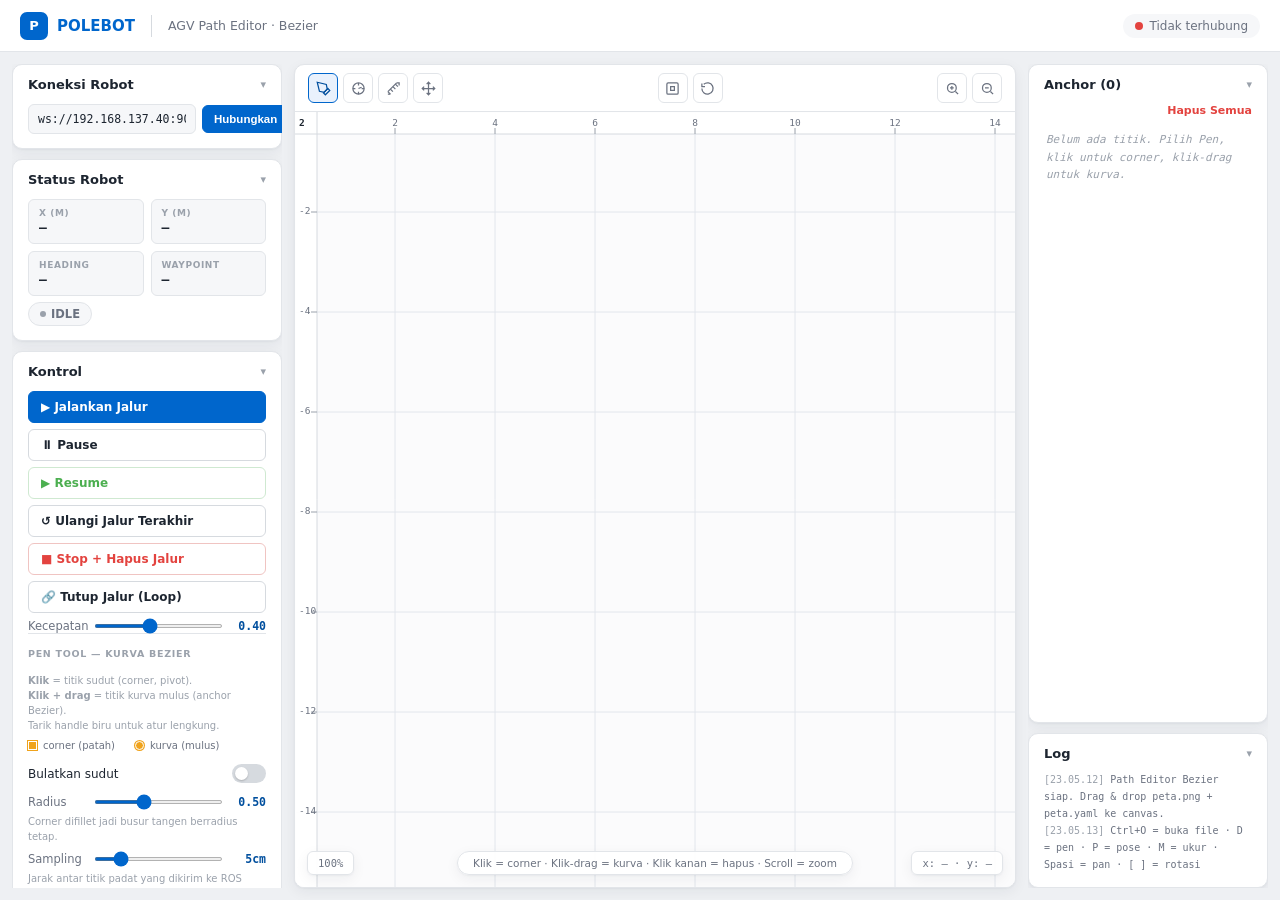
==== web_gui.html @ c8395c40 "feat: Modularize AMR Path Planning Web GUI" ====
<!DOCTYPE html>
<html lang="id">

<head>
  <script src="https://static.robotwebtools.org/roslibjs/current/roslib.min.js"></script>
  <meta charset="UTF-8">
  <meta name="viewport" content="width=device-width, initial-scale=1.0">
  <title>Polebot AGV — Path Editor (Bezier)</title>
  <style>
    :root {
      --page-bg: #eef0f3;
      --surface: #fff;
      --surface-2: #f6f7f9;
      --border: #e2e5e9;
      --border-strong: #d6dadf;
      --ink: #1d2530;
      --ink-dim: #6b7280;
      --ink-faint: #9aa1ab;
      --blue: #0066cc;
      --blue-dk: #004f9e;
      --handle: #4f8ef0;
      --accent: #f0a31c;
      --green: #4caf50;
      --red: #e3433f;
      --font: 'Segoe UI', system-ui, sans-serif;
      --mono: 'Consolas', monospace;
      --r: 10px;
      --rs: 6px;
      --sh: 0 1px 2px rgba(20, 30, 45, .04), 0 4px 14px rgba(20, 30, 45, .06);
    }

    * {
      box-sizing: border-box;
      margin: 0;
      padding: 0
    }

    body {
      background: var(--page-bg);
      color: var(--ink);
      font-family: var(--font);
      height: 100vh;
      display: flex;
      flex-direction: column;
      overflow: hidden;
      font-size: 14px
    }

    header {
      display: flex;
      align-items: center;
      gap: 16px;
      padding: 0 20px;
      height: 52px;
      background: var(--surface);
      border-bottom: 1px solid var(--border);
      flex-shrink: 0
    }

    .logo {
      display: flex;
      align-items: center;
      gap: 9px;
      font-size: 15px;
      font-weight: 700;
      color: var(--blue)
    }

    .logo-icon {
      width: 28px;
      height: 28px;
      background: var(--blue);
      border-radius: 7px;
      display: flex;
      align-items: center;
      justify-content: center;
      color: #fff;
      font-size: 13px;
      font-weight: 800
    }

    .hdiv {
      width: 1px;
      height: 22px;
      background: var(--border-strong)
    }

    .htitle {
      font-size: 12.5px;
      color: var(--ink-dim);
      font-weight: 500
    }

    .ws-status {
      display: flex;
      align-items: center;
      gap: 7px;
      font-size: 12px;
      color: var(--ink-dim);
      margin-left: auto;
      padding: 5px 12px;
      background: var(--surface-2);
      border-radius: 20px
    }

    .ws-dot {
      width: 8px;
      height: 8px;
      border-radius: 50%;
      background: var(--red);
      transition: background .25s
    }

    .ws-dot.on {
      background: var(--green)
    }

    .layout {
      display: flex;
      flex: 1;
      overflow: hidden;
      gap: 12px;
      padding: 12px
    }

    .sidebar {
      width: 270px;
      display: flex;
      flex-direction: column;
      flex-shrink: 0;
      overflow-y: auto;
      gap: 10px
    }

    .sidebar.right {
      width: 240px
    }

    .card {
      background: var(--surface);
      border-radius: var(--r);
      box-shadow: var(--sh);
      border: 1px solid var(--border);
      flex-shrink: 0
    }

    .ch {
      display: flex;
      align-items: center;
      justify-content: space-between;
      padding: 12px 15px;
      cursor: pointer;
      user-select: none
    }

    .ch h3 {
      font-size: 13px;
      font-weight: 600
    }

    .cv {
      color: var(--ink-faint);
      font-size: 11px;
      transition: transform .2s
    }

    .card.col .cv {
      transform: rotate(180deg)
    }

    .cb {
      padding: 0 15px 14px
    }

    .card.col .cb {
      display: none
    }

    .msg {
      display: grid;
      grid-template-columns: 1fr 1fr;
      gap: 7px;
      margin-bottom: 6px
    }

    .ms {
      background: var(--surface-2);
      border: 1px solid var(--border);
      border-radius: var(--rs);
      padding: 8px 10px
    }

    .ms .l {
      font-size: 9px;
      color: var(--ink-faint);
      text-transform: uppercase;
      letter-spacing: .6px;
      font-weight: 600
    }

    .ms .v {
      font-family: var(--mono);
      font-size: 13px;
      color: var(--ink);
      margin-top: 2px;
      font-weight: 600
    }

    .pill {
      display: inline-flex;
      align-items: center;
      gap: 5px;
      padding: 4px 11px;
      border-radius: 20px;
      font-size: 11.5px;
      font-weight: 700;
      background: var(--surface-2);
      color: var(--ink-dim);
      border: 1px solid var(--border)
    }

    .pill .d {
      width: 6px;
      height: 6px;
      border-radius: 50%;
      background: var(--ink-faint)
    }

    .pill.RUNNING {
      background: #eaf7eb;
      color: #2e7d32;
      border-color: #cfe9d1
    }

    .pill.RUNNING .d {
      background: var(--green)
    }

    .pill.STOPPED {
      background: #fdecec;
      color: #c0392b;
      border-color: #f5d0cf
    }

    .pill.STOPPED .d {
      background: var(--red)
    }

    .pill.PAUSED {
      background: #fef6e7;
      color: #b6790a;
      border-color: #f6e3b8
    }

    .pill.PAUSED .d {
      background: var(--accent)
    }

    .pill.DONE {
      background: #e9f1fc;
      color: var(--blue-dk);
      border-color: #cfe0f5
    }

    .pill.DONE .d {
      background: var(--blue)
    }

    .obs {
      display: none;
      align-items: center;
      gap: 7px;
      margin-top: 8px;
      padding: 7px 10px;
      background: #fdecec;
      border: 1px solid #f5d0cf;
      border-radius: var(--rs);
      color: #c0392b;
      font-size: 11.5px;
      font-weight: 700
    }

    .btn {
      width: 100%;
      padding: 8px 12px;
      border: 1px solid var(--border-strong);
      border-radius: var(--rs);
      background: var(--surface);
      color: var(--ink);
      font-size: 12px;
      font-family: var(--font);
      font-weight: 600;
      cursor: pointer;
      text-align: left;
      transition: background .15s;
      margin-bottom: 6px;
      display: flex;
      align-items: center;
      gap: 8px
    }

    .btn:hover {
      background: var(--surface-2)
    }

    .btn:active {
      transform: translateY(1px)
    }

    .btn.pri {
      background: var(--blue);
      color: #fff;
      border-color: var(--blue)
    }

    .btn.pri:hover {
      background: var(--blue-dk)
    }

    .btn.dan {
      color: var(--red);
      border-color: #f0c4c2
    }

    .btn.dan:hover {
      background: #fdecec
    }

    .btn.suc {
      color: var(--green);
      border-color: #cfe9d1
    }

    .btn.suc:hover {
      background: #eaf7eb
    }

    .fr {
      display: flex;
      align-items: center;
      gap: 8px;
      margin-top: 5px
    }

    .fr label {
      font-size: 11.5px;
      color: var(--ink-dim);
      white-space: nowrap;
      min-width: 58px
    }

    .fr input[type=range] {
      flex: 1;
      accent-color: var(--blue);
      height: 4px
    }

    .fv {
      font-family: var(--mono);
      font-size: 11.5px;
      color: var(--blue-dk);
      width: 38px;
      text-align: right;
      font-weight: 600
    }

    .ir {
      display: flex;
      gap: 6px;
      align-items: center
    }

    .ir input {
      flex: 1;
      background: var(--surface-2);
      border: 1px solid var(--border);
      border-radius: var(--rs);
      padding: 7px 9px;
      color: var(--ink);
      font-family: var(--mono);
      font-size: 11.5px;
      outline: none
    }

    .ir input:focus {
      border-color: var(--blue)
    }

    .ir button {
      padding: 7px 11px;
      background: var(--blue);
      border: 1px solid var(--blue);
      border-radius: var(--rs);
      color: #fff;
      font-size: 11.5px;
      font-weight: 600;
      cursor: pointer
    }

    .ir button:hover {
      background: var(--blue-dk)
    }

    .sl {
      font-size: 9.5px;
      font-weight: 700;
      letter-spacing: .7px;
      text-transform: uppercase;
      color: var(--ink-faint);
      margin: 12px 0 6px
    }

    .sd {
      border-top: 1px solid var(--border);
      padding-top: 2px
    }

    .ht {
      font-size: 10px;
      color: var(--ink-faint);
      margin-top: 5px;
      line-height: 1.5
    }

    .legend {
      display: flex;
      align-items: center;
      gap: 6px;
      font-size: 10px;
      color: var(--ink-dim);
      margin-top: 5px
    }

    .lg-sq {
      width: 9px;
      height: 9px;
      background: var(--accent);
      border: 1px solid #fff;
      box-shadow: 0 0 0 1px var(--accent)
    }

    .lg-ci {
      width: 9px;
      height: 9px;
      border-radius: 50%;
      background: var(--accent);
      border: 1px solid #fff;
      box-shadow: 0 0 0 1px var(--accent)
    }

    .tr {
      display: flex;
      align-items: center;
      justify-content: space-between;
      padding: 7px 0
    }

    .tr label {
      font-size: 12px;
      color: var(--ink)
    }

    .tog {
      position: relative;
      width: 34px;
      height: 19px;
      flex-shrink: 0
    }

    .tog input {
      opacity: 0;
      width: 0;
      height: 0
    }

    .ts {
      position: absolute;
      inset: 0;
      background: var(--border-strong);
      border-radius: 19px;
      cursor: pointer;
      transition: .2s
    }

    .ts:before {
      content: '';
      position: absolute;
      width: 13px;
      height: 13px;
      border-radius: 50%;
      background: #fff;
      top: 3px;
      left: 3px;
      transition: .2s;
      box-shadow: 0 1px 2px rgba(0, 0, 0, .2)
    }

    .tog input:checked+.ts {
      background: var(--blue)
    }

    .tog input:checked+.ts:before {
      transform: translateX(15px)
    }

    .wl {
      max-height: 160px;
      overflow-y: auto;
      font-family: var(--mono);
      font-size: 10.5px
    }

    .wi {
      display: flex;
      align-items: center;
      gap: 7px;
      padding: 5px 7px;
      border-radius: var(--rs);
      transition: background .1s
    }

    .wi:hover {
      background: var(--surface-2)
    }

    .wi.act {
      color: var(--blue-dk);
      font-weight: 600
    }

    .wn {
      width: 19px;
      height: 19px;
      border-radius: 50%;
      background: var(--surface-2);
      color: var(--ink-dim);
      display: flex;
      align-items: center;
      justify-content: center;
      font-size: 9px;
      font-weight: 700;
      flex-shrink: 0
    }

    .wc {
      color: var(--ink-dim)
    }

    .wd {
      margin-left: auto;
      cursor: pointer;
      color: var(--ink-faint);
      opacity: 0;
      font-size: 12px;
      padding: 0 3px
    }

    .wi:hover .wd {
      opacity: 1
    }

    .wd:hover {
      color: var(--red)
    }

    .we {
      color: var(--ink-faint);
      font-size: 11px;
      font-style: italic;
      padding: 7px 2px;
      line-height: 1.6
    }

    .lb {
      font-family: var(--mono);
      font-size: 10px;
      max-height: 100px;
      overflow-y: auto;
      line-height: 1.7
    }

    .lb .ok {
      color: #2e7d32
    }

    .lb .er {
      color: #c0392b
    }

    .lb .in {
      color: var(--ink-dim)
    }

    .lts {
      color: var(--ink-faint)
    }

    .viewer {
      flex: 1;
      display: flex;
      flex-direction: column;
      background: var(--surface);
      border-radius: var(--r);
      box-shadow: var(--sh);
      border: 1px solid var(--border);
      overflow: hidden
    }

    .vtop {
      display: flex;
      align-items: center;
      padding: 8px 13px;
      border-bottom: 1px solid var(--border);
      gap: 7px;
      flex-shrink: 0
    }

    .tg {
      display: flex;
      gap: 5px
    }

    .tg.c {
      margin: 0 auto
    }

    .ib {
      width: 30px;
      height: 30px;
      border-radius: 6px;
      border: 1px solid var(--border);
      background: var(--surface);
      color: var(--ink-dim);
      cursor: pointer;
      display: flex;
      align-items: center;
      justify-content: center;
      transition: background .15s, color .15s, border-color .15s
    }

    .ib svg {
      width: 15px;
      height: 15px
    }

    .ib:hover {
      background: var(--surface-2);
      color: var(--ink)
    }

    .ib.act {
      background: #e9f1fc;
      border-color: var(--blue);
      color: var(--blue-dk)
    }

    .ib.pose.act {
      background: #eef4fd;
      border-color: #4f8ef0;
      color: #4f8ef0;
      animation: pb 1.4s infinite
    }

    @keyframes pb {

      0%,
      100% {
        box-shadow: 0 0 0 0 rgba(79, 142, 240, .35)
      }

      50% {
        box-shadow: 0 0 0 5px rgba(79, 142, 240, 0)
      }
    }

    .cw {
      flex: 1;
      position: relative;
      overflow: hidden;
      background: #fbfbfc
    }

    canvas {
      display: block;
      width: 100%;
      height: 100%;
      cursor: crosshair
    }

    .frd {
      position: absolute;
      top: 12px;
      left: 50%;
      transform: translateX(-50%);
      background: rgba(255, 255, 255, .94);
      border: 1px solid var(--border);
      border-radius: var(--rs);
      padding: 6px 14px;
      font-size: 11.5px;
      color: var(--ink-dim);
      pointer-events: none;
      box-shadow: var(--sh);
      display: none;
      font-family: var(--mono)
    }

    .hint {
      position: absolute;
      bottom: 12px;
      left: 50%;
      transform: translateX(-50%);
      background: rgba(255, 255, 255, .94);
      border: 1px solid var(--border);
      border-radius: 20px;
      padding: 5px 15px;
      font-size: 10.5px;
      color: var(--ink-dim);
      pointer-events: none;
      box-shadow: var(--sh);
      white-space: nowrap
    }

    .coord {
      position: absolute;
      bottom: 12px;
      right: 12px;
      background: rgba(255, 255, 255, .94);
      border: 1px solid var(--border);
      border-radius: var(--rs);
      padding: 5px 10px;
      box-shadow: var(--sh);
      font-family: var(--mono);
      font-size: 10.5px;
      color: var(--ink-dim);
      pointer-events: none
    }

    .zoom {
      position: absolute;
      bottom: 12px;
      left: 12px;
      background: rgba(255, 255, 255, .94);
      border: 1px solid var(--border);
      border-radius: var(--rs);
      padding: 5px 10px;
      box-shadow: var(--sh);
      font-family: var(--mono);
      font-size: 10.5px;
      color: var(--ink-dim);
      pointer-events: none
    }
  </style>
</head>

<body>
  <header>
    <div class="logo">
      <div class="logo-icon">P</div>POLEBOT
    </div>
    <div class="hdiv"></div>
    <div class="htitle">AGV Path Editor · Bezier</div>
    <div class="ws-status">
      <div class="ws-dot" id="wsDot"></div><span id="wsLabel">Tidak terhubung</span>
    </div>
  </header>
  <div class="layout">
    <aside class="sidebar">
      <div class="card" id="cConn">
        <div class="ch" onclick="tc('cConn')">
          <h3>Koneksi Robot</h3><span class="cv">▾</span>
        </div>
        <div class="cb">
          <div class="ir">
            <input type="text" id="wsUrl" value="ws://192.168.137.40:9090" placeholder="ws://jetson-ip:9090">
            <button onclick="toggleConn()">Hubungkan</button>
          </div>
        </div>
      </div>
      <div class="card" id="cStatus">
        <div class="ch" onclick="tc('cStatus')">
          <h3>Status Robot</h3><span class="cv">▾</span>
        </div>
        <div class="cb">
          <div class="msg">
            <div class="ms">
              <div class="l">X (m)</div>
              <div class="v" id="sX">—</div>
            </div>
            <div class="ms">
              <div class="l">Y (m)</div>
              <div class="v" id="sY">—</div>
            </div>
            <div class="ms">
              <div class="l">Heading</div>
              <div class="v" id="sH">—</div>
            </div>
            <div class="ms">
              <div class="l">Waypoint</div>
              <div class="v" id="sW">—</div>
            </div>
          </div>
          <span class="pill" id="sBadge"><span class="d"></span>IDLE</span>
          <div class="ht" id="sPhase" style="display:none;margin-top:6px;font-weight:600;color:var(--blue-dk)"></div>
          <div class="obs" id="obsWarn">⚠ Obstacle</div>
        </div>
      </div>
      <div class="card" id="cCtrl">
        <div class="ch" onclick="tc('cCtrl')">
          <h3>Kontrol</h3><span class="cv">▾</span>
        </div>
        <div class="cb">
          <button class="btn pri" onclick="sendPath()">▶ Jalankan Jalur</button>
          <button class="btn" onclick="cmd('pause')">⏸ Pause</button>
          <button class="btn suc" onclick="cmd('resume')">▶ Resume</button>
          <button class="btn" onclick="cmd('rerun')">↺ Ulangi Jalur Terakhir</button>
          <button class="btn dan" onclick="cmd('stop')">■ Stop + Hapus Jalur</button>
          <button class="btn" onclick="closeLoop()">🔗 Tutup Jalur (Loop)</button>
          <div class="fr">
            <label>Kecepatan</label>
            <input type="range" id="spd" min="0.1" max="0.8" step="0.05" value="0.40" oninput="onSpd(this.value)">
            <span class="fv" id="spdV">0.40</span>
          </div>
          <div class="sd">
            <div class="sl">Pen Tool — Kurva Bezier</div>
            <div class="ht" style="padding:8px 0 2px;"><b>Klik</b> = titik sudut (corner, pivot).<br><b>Klik + drag</b>
              = titik kurva mulus (anchor Bezier).<br>Tarik handle biru untuk atur lengkung.</div>
            <div class="legend"><span class="lg-sq"></span>corner (patah)<span style="width:8px"></span><span
                class="lg-ci"></span>kurva (mulus)</div>
            <div class="tr" style="margin-top:6px"><label>Bulatkan sudut</label><label class="tog"><input
                  type="checkbox" id="tgRound" onchange="onCornerRound(this.checked)"><span class="ts"></span></label>
            </div>
            <div class="fr">
              <label>Radius</label>
              <input type="range" id="crad" min="0.2" max="1.0" step="0.05" value="0.50"
                oninput="onCornerRadius(this.value)">
              <span class="fv" id="cradV">0.50</span>
            </div>
            <div class="ht">Corner difillet jadi busur tangen berradius tetap.</div>
            <div class="fr" style="margin-top:8px">
              <label>Sampling</label>
              <input type="range" id="smp" min="0.02" max="0.20" step="0.01" value="0.05" oninput="onSmp(this.value)">
              <span class="fv" id="smpV">5cm</span>
            </div>
            <div class="ht">Jarak antar titik padat yang dikirim ke ROS untuk perhitungan CTE.</div>
          </div>
        </div>
      </div>
      <div class="card" id="cView">
        <div class="ch" onclick="tc('cView')">
          <h3>Tampilan</h3><span class="cv">▾</span>
        </div>
        <div class="cb">
          <div class="tr"><label>Scan Lidar</label><label class="tog"><input type="checkbox" id="tgL" checked
                onchange="draw()"><span class="ts"></span></label></div>
          <div class="tr"><label>Digital Twin</label><label class="tog"><input type="checkbox" id="tgR" checked
                onchange="draw()"><span class="ts"></span></label></div>
          <div class="tr"><label>Jalur</label><label class="tog"><input type="checkbox" id="tgP" checked
                onchange="draw()"><span class="ts"></span></label></div>
          <div class="tr"><label>Anchor &amp; Handle</label><label class="tog"><input type="checkbox" id="tgW" checked
                onchange="draw()"><span class="ts"></span></label></div>
          <div class="tr"><label>Grid &amp; Skala</label><label class="tog"><input type="checkbox" id="tgG" checked
                onchange="draw()"><span class="ts"></span></label></div>
          <div class="tr"><label>Ruler Tepi</label><label class="tog"><input type="checkbox" id="tgRl" checked
                onchange="draw()"><span class="ts"></span></label></div>
          <div class="sd" style="margin-top:6px">
            <div class="sl">Rotasi Peta</div>
            <div class="fr">
              <label>Sudut</label>
              <input type="range" id="rot" min="0" max="359" step="1" value="0" oninput="onRot(this.value)">
              <span class="fv" id="rotV">0°</span>
            </div>
            <div style="display:flex;gap:6px;margin-top:7px">
              <button class="btn" style="margin-bottom:0;flex:1;justify-content:center" onclick="rotStep(-90)">⟲
                -90°</button>
              <button class="btn" style="margin-bottom:0;flex:1;justify-content:center" onclick="rotStep(90)">⟳
                +90°</button>
            </div>
            <button class="btn" style="margin-top:6px" onclick="rotReset()">↺ Reset Rotasi</button>
          </div>
        </div>
      </div>
    </aside>
    <div class="viewer">
      <div class="vtop">
        <div class="tg">
          <button class="ib act" id="tDraw" onclick="setTool('pen')" title="Pen Tool (Bezier)">
            <svg viewBox="0 0 24 24" fill="none" stroke="currentColor" stroke-width="2">
              <path d="M12 19l7-7 3 3-7 7-3-3z" />
              <path d="M18 13l-1.5-7.5L2 2l3.5 14.5L13 18l5-5z" />
            </svg>
          </button>
          <button class="ib" id="tPose" onclick="setTool('pose')" title="2D Pose Estimate">
            <svg viewBox="0 0 24 24" fill="none" stroke="currentColor" stroke-width="2">
              <circle cx="12" cy="12" r="9" />
              <path d="M12 3v4M12 17v4M3 12h4M17 12h4" />
              <path d="M12 12l5-2" />
            </svg>
          </button>
          <button class="ib" id="tMeas" onclick="setTool('measure')" title="Ukur Jarak &amp; Sudut">
            <svg viewBox="0 0 24 24" fill="none" stroke="currentColor" stroke-width="2">
              <path d="M3 17L17 3" />
              <path d="M7 21l-4-4M11 17l-4-4M15 13l-4-4M19 9l-4-4" />
              <path d="M3 21h4M17 3h4v4" />
            </svg>
          </button>
          <button class="ib" id="tPan" onclick="setTool('pan')" title="Geser Peta">
            <svg viewBox="0 0 24 24" fill="none" stroke="currentColor" stroke-width="2">
              <path d="M5 9l-3 3 3 3M9 5l3-3 3 3M15 19l-3 3-3-3M19 9l3 3-3 3M2 12h20M12 2v20" />
            </svg>
          </button>
        </div>
        <div class="tg c">
          <button class="ib" onclick="resetView()" title="Reset View">
            <svg viewBox="0 0 24 24" fill="none" stroke="currentColor" stroke-width="2">
              <rect x="3" y="3" width="18" height="18" rx="2" />
              <path d="M9 9h6v6H9z" />
            </svg>
          </button>
          <button class="ib" onclick="undoLast()" title="Undo">
            <svg viewBox="0 0 24 24" fill="none" stroke="currentColor" stroke-width="2">
              <path d="M3 12a9 9 0 1 0 3-6.7" />
              <path d="M3 4v5h5" />
            </svg>
          </button>
        </div>
        <div class="tg">
          <button class="ib" onclick="zoomStep(1)" title="Zoom In">
            <svg viewBox="0 0 24 24" fill="none" stroke="currentColor" stroke-width="2">
              <circle cx="11" cy="11" r="7" />
              <path d="M21 21l-4.3-4.3M11 8v6M8 11h6" />
            </svg>
          </button>
          <button class="ib" onclick="zoomStep(-1)" title="Zoom Out">
            <svg viewBox="0 0 24 24" fill="none" stroke="currentColor" stroke-width="2">
              <circle cx="11" cy="11" r="7" />
              <path d="M21 21l-4.3-4.3M8 11h6" />
            </svg>
          </button>
        </div>
      </div>
      <div class="cw" id="cw">
        <canvas id="cv"></canvas>
        <div class="frd" id="frd"></div>
        <div class="hint" id="hint">Klik = corner · Klik-drag = kurva · Klik kanan = hapus · Scroll = zoom</div>
        <div class="coord" id="coord">x: — · y: —</div>
        <div class="zoom" id="zd">100%</div>
      </div>
    </div>
    <aside class="sidebar right">
      <div class="card" id="cWp" style="display:flex;flex-direction:column;flex:1;min-height:0">
        <div class="ch" onclick="tc('cWp')">
          <h3>Anchor (<span id="wpN">0</span>)</h3><span class="cv">▾</span>
        </div>
        <div class="cb" style="overflow-y:auto">
          <div style="display:flex;justify-content:flex-end;margin-bottom:7px">
            <span style="font-size:11px;color:var(--red);cursor:pointer;font-weight:600" onclick="clearAll()">Hapus
              Semua</span>
          </div>
          <div class="wl" id="wpL">
            <div class="we">Belum ada titik. Pilih Pen, klik untuk corner, klik-drag untuk kurva.</div>
          </div>
        </div>
      </div>
      <div class="card" id="cLog">
        <div class="ch" onclick="tc('cLog')">
          <h3>Log</h3><span class="cv">▾</span>
        </div>
        <div class="cb">
          <div class="lb" id="lb"></div>
        </div>
      </div>
    </aside>
  </div>

  <script>
    // ── Konstanta fisik robot ───────────────────────────────────────────────
    const ROBOT_LEN_M = 0.25;
    const ROBOT_WIDTH_M = 0.24;

    // ── State global ───────────────────────────────────────────────────────
    let ws = null, tool = 'pen';
    let anchors = [];
    let robot = null, scan = [], scanT = 0;
    let mapImg = null, meta = null;
    let vx = 0, vy = 0, vs = 1, ts = 1;
    let pan = false, ps = { x: 0, y: 0 };
    let poseArr = null;
    let za = { x: 0, y: 0 }, zraf = null;
    let mapRot = 0;
    let measPts = [], measHover = null;
    let suppressNextClick = false;
    let poseSendLock = false;
    let penDrag = null;
    let sampleStepM = 0.05;
    let cornerRound = false;
    let cornerRadiusM = 0.50;

    // ── Pose offset (AMCL vs odometry) ────────────────────────────────────
    let poseOffset = null;   // {dyawDeg, dx, dy}
    let lastRawStatus = null;   // {x, y, yaw_deg} odometry mentah terakhir

    // Flag: bekukan updStatus agar tidak override posisi setelah drag pose
    let poseJustSet = false;
    let poseJustSetTimer = null;

    function applyOffset(rawX, rawY, rawYawDeg) {
      if (!poseOffset) return { x: rawX, y: rawY, yaw_deg: rawYawDeg };
      const rad = poseOffset.dyawDeg * Math.PI / 180;
      const rx = rawX * Math.cos(rad) - rawY * Math.sin(rad);
      const ry = rawX * Math.sin(rad) + rawY * Math.cos(rad);
      return { x: rx + poseOffset.dx, y: ry + poseOffset.dy, yaw_deg: rawYawDeg + poseOffset.dyawDeg };
    }
    function recomputeOffset(corrX, corrY, corrYawDeg) {
      if (!lastRawStatus) { poseOffset = null; return; }
      const dyawDeg = corrYawDeg - lastRawStatus.yaw_deg;
      const rad = dyawDeg * Math.PI / 180;
      const rx = lastRawStatus.x * Math.cos(rad) - lastRawStatus.y * Math.sin(rad);
      const ry = lastRawStatus.x * Math.sin(rad) + lastRawStatus.y * Math.cos(rad);
      poseOffset = { dyawDeg, dx: corrX - rx, dy: corrY - ry };
    }
    function inverseApplyOffset(mapX, mapY) {
      if (!poseOffset) return { x: mapX, y: mapY };
      const rx = mapX - poseOffset.dx;
      const ry = mapY - poseOffset.dy;
      const rad = -poseOffset.dyawDeg * Math.PI / 180;
      return { x: rx * Math.cos(rad) - ry * Math.sin(rad), y: rx * Math.sin(rad) + ry * Math.cos(rad) };
    }

    // ── Canvas element ─────────────────────────────────────────────────────
    const cvEl = document.getElementById('cv');
    const ctx = cvEl.getContext('2d');

    // ── Coord transforms ──────────────────────────────────────────────────
    function mapToImgPx(mx, my) {
      if (!mapImg || !meta) return { px: mx * 50, py: -my * 50 };
      return { px: (mx - meta.ox) / meta.resolution, py: mapImg.naturalHeight - (my - meta.oy) / meta.resolution };
    }
    function imgPxToMap(px, py) {
      if (!mapImg || !meta) return { x: px / 50, y: -py / 50 };
      return { x: px * meta.resolution + meta.ox, y: (mapImg.naturalHeight - py) * meta.resolution + meta.oy };
    }
    function rotateImgPx(px, py, deg) {
      if (!mapImg) return { px, py };
      const cx = mapImg.naturalWidth / 2, cy = mapImg.naturalHeight / 2;
      const rad = deg * Math.PI / 180, dx = px - cx, dy = py - cy;
      return { px: cx + dx * Math.cos(rad) - dy * Math.sin(rad), py: cy + dx * Math.sin(rad) + dy * Math.cos(rad) };
    }
    function mapToCanvas(mx, my) {
      const ip = mapToImgPx(mx, my), rp = rotateImgPx(ip.px, ip.py, mapRot);
      return { px: rp.px * vs + vx, py: rp.py * vs + vy };
    }
    function canvasToMap(cx2, cy2) {
      const ipx = (cx2 - vx) / vs, ipy = (cy2 - vy) / vs;
      const un = rotateImgPx(ipx, ipy, -mapRot);
      return imgPxToMap(un.px, un.py);
    }
    function pxPerMetre() { return (!meta) ? vs * 50 : vs / meta.resolution; }

    // ── Bezier ────────────────────────────────────────────────────────────
    function segCtrl(a, b) {
      const p0 = { x: a.x, y: a.y }, p3 = { x: b.x, y: b.y };
      return [p0, a.hOut ? { x: a.hOut.x, y: a.hOut.y } : p0, b.hIn ? { x: b.hIn.x, y: b.hIn.y } : p3, p3];
    }
    function isCornerA(a) { return !a.hIn && !a.hOut; }
    function computeFillet(i) {
      if (anchors.length < 3) return null;
      const isLoop = Math.hypot(anchors[0].x - anchors[anchors.length-1].x, anchors[0].y - anchors[anchors.length-1].y) < 1e-5;
      if (!isLoop && (i <= 0 || i >= anchors.length - 1)) return null;
      
      const V = anchors[i];
      let P, N;
      if (isLoop && (i === 0 || i === anchors.length - 1)) {
        P = anchors[anchors.length - 2];
        N = anchors[1];
      } else {
        P = anchors[i - 1];
        N = anchors[i + 1];
      }
      
      if (!isCornerA(V) || !V.round || P.hOut || N.hIn) return null;
      let aDx = P.x - V.x, aDy = P.y - V.y; const aLen = Math.hypot(aDx, aDy);
      let bDx = N.x - V.x, bDy = N.y - V.y; const bLen = Math.hypot(bDx, bDy);
      if (aLen < 1e-6 || bLen < 1e-6) return null;
      aDx /= aLen; aDy /= aLen; bDx /= bLen; bDy /= bLen;
      const dot = Math.max(-1, Math.min(1, aDx * bDx + aDy * bDy));
      const ang = Math.acos(dot);
      if (ang < 1e-3 || Math.PI - ang < 1e-3) return null;
      const half = ang / 2;
      let r = cornerRadiusM, d = r / Math.tan(half);
      const maxD = 0.49 * Math.min(aLen, bLen);
      if (d > maxD) { d = maxD; r = d * Math.tan(half); }
      const tA = { x: V.x + aDx * d, y: V.y + aDy * d }, tB = { x: V.x + bDx * d, y: V.y + bDy * d };
      let biX = aDx + bDx, biY = aDy + bDy; const biLen = Math.hypot(biX, biY);
      if (biLen < 1e-6) return null;
      biX /= biLen; biY /= biLen;
      const C = { x: V.x + biX * (r / Math.sin(half)), y: V.y + biY * (r / Math.sin(half)) };
      let a0 = Math.atan2(tA.y - C.y, tA.x - C.x), a1 = Math.atan2(tB.y - C.y, tB.x - C.x);
      let da = a1 - a0;
      while (da > Math.PI) da -= 2 * Math.PI; while (da < -Math.PI) da += 2 * Math.PI;
      const steps = Math.max(4, Math.ceil(Math.abs(da) / 0.18));
      const arcPts = [];
      for (let k = 0; k <= steps; k++) { const t = a0 + da * k / steps; arcPts.push({ x: C.x + r * Math.cos(t), y: C.y + r * Math.sin(t) }); }
      return { tA, tB, arcPts, r };
    }
    function buildDense() {
      if (anchors.length < 2) return [];
      const fil = anchors.map((_, i) => computeFillet(i));
      const out = [];
      const push = p => { const L = out[out.length - 1]; if (!L || Math.hypot(L.x - p.x, L.y - p.y) > 1e-7) out.push(p); };
      
      if (fil[0]) {
        push({ x: fil[0].tB.x, y: fil[0].tB.y });
      } else {
        push({ x: anchors[0].x, y: anchors[0].y });
      }
      for (let i = 0; i < anchors.length - 1; i++) {
        const A = anchors[i], B = anchors[i + 1];
        if (!A.hOut && !B.hIn) {
          push(fil[i] ? fil[i].tB : { x: A.x, y: A.y });
          push(fil[i + 1] ? fil[i + 1].tA : { x: B.x, y: B.y });
        } else {
          const [p0, p1, p2, p3] = segCtrl(A, B);
          const approx = Math.hypot(p1.x - p0.x, p1.y - p0.y) + Math.hypot(p2.x - p1.x, p2.y - p1.y) + Math.hypot(p3.x - p2.x, p3.y - p2.y);
          const Nn = Math.max(16, Math.ceil(approx / 0.03));
          for (let k = 0; k <= Nn; k++) {
            const t = k / Nn, mt = 1 - t, Aa = mt * mt * mt, Bb = 3 * mt * mt * t, Cc = 3 * mt * t * t, Dd = t * t * t;
            push({ x: Aa * p0.x + Bb * p1.x + Cc * p2.x + Dd * p3.x, y: Aa * p0.y + Bb * p1.y + Cc * p2.y + Dd * p3.y });
          }
        }
        if (fil[i + 1]) fil[i + 1].arcPts.forEach(push);
      }
      return out;
    }
    function densePath() { return buildDense(); }
    function resample(poly, stepM) {
      if (poly.length < 2) return poly.slice();
      const out = [poly[0]]; let acc = 0;
      for (let i = 1; i < poly.length; i++) {
        let a = poly[i - 1], b = poly[i], segLen = Math.hypot(b.x - a.x, b.y - a.y);
        while (acc + segLen >= stepM) {
          const t = (stepM - acc) / segLen, np = { x: a.x + (b.x - a.x) * t, y: a.y + (b.y - a.y) * t };
          out.push(np); a = np; segLen = Math.hypot(b.x - a.x, b.y - a.y); acc = 0;
        }
        acc += segLen;
      }
      const last = poly[poly.length - 1];
      if (Math.hypot(out[out.length - 1].x - last.x, out[out.length - 1].y - last.y) > 1e-6) out.push(last);
      return out;
    }
    function sampleCurve(stepM) { return resample(buildDense(), stepM); }
    function pathLengthM() {
      const d = sampleCurve(Math.max(0.05, sampleStepM));
      let L = 0; for (let i = 1; i < d.length; i++)L += Math.hypot(d[i].x - d[i - 1].x, d[i].y - d[i - 1].y);
      return L;
    }

    // ── Grid step ─────────────────────────────────────────────────────────
    function niceGridStep() {
      const ppm = pxPerMetre(); if (ppm <= 0) return 1;
      const rawM = 80 / ppm, pow = Math.pow(10, Math.floor(Math.log10(rawM)));
      let best = pow, bestDiff = Infinity;
      [1, 2, 5, 10].forEach(c => { const v = c * pow, d = Math.abs(v - rawM); if (d < bestDiff) { bestDiff = d; best = v; } });
      return best;
    }

    // ── UI helpers ────────────────────────────────────────────────────────
    function tc(id) { document.getElementById(id).classList.toggle('col'); }

    // ── WebSocket ─────────────────────────────────────────────────────────
    function toggleConn() {
      if (ws && ws.readyState === WebSocket.OPEN) { ws.close(); return; }
      const url = document.getElementById('wsUrl').value.trim();
      log(`Menghubungkan ke ${url}...`, 'in');
      ws = new WebSocket(url);
      ws.onopen = () => { setWS(true); log('Terhubung.', 'ok'); };
      ws.onmessage = e => {
        try {
          const d = JSON.parse(e.data);
          if (d.state !== undefined) updStatus(d);
          if (d.type === 'robot_pose') updPose(d);
          if (d.type === 'path_ack') log(d.data.status === 'ok' ? `✓ ${d.data.message}` : `✗ ${d.data.message}`, d.data.status === 'ok' ? 'ok' : 'er');
          if (d.type === 'scan') updScan(d.points);
        } catch (err) { }
      };
      ws.onclose = () => { setWS(false); log('Terputus.', 'er'); };
      ws.onerror = () => { log('Error koneksi.', 'er'); };
    }
    function sw(o) {
      if (!ws || ws.readyState !== WebSocket.OPEN) { log('Belum terhubung.', 'er'); return false; }
      ws.send(JSON.stringify(o)); return true;
    }

    // ── Control ───────────────────────────────────────────────────────────
    function closeLoop() {
      if (anchors.length < 3) {
        alert("Minimal butuh 3 titik untuk membuat loop.");
        return;
      }
      
      const first = anchors[0];
      
      // Ubah titik pertama menjadi rounded agar transisi putaran mulus
      first.type = 'rounded';
      first.round = true;
      
      // Push titik terakhir
      anchors.push({ x: first.x, y: first.y, hIn: null, hOut: null, type: 'rounded', round: true });
      
      buildDense();
      draw();
      updAnchorList();
      console.log("Jalur berhasil ditutup (Loop)");
      log("Jalur berhasil ditutup (Loop)", "ok");
    }

    function sendPath() {
      if (anchors.length < 2) { log('Minimal 2 anchor.', 'er'); return; }
      const dense = sampleCurve(sampleStepM);
      const pts = dense.map(p => { const raw = inverseApplyOffset(p.x, p.y); return { x: +raw.x.toFixed(4), y: +raw.y.toFixed(4) }; });
      if (sw({ type: 'set_path', points: pts }))
        log(`Mengirim ${pts.length} titik (${anchors.length} anchor · sampling ${(sampleStepM * 100).toFixed(0)}cm · ${pathLengthM().toFixed(2)}m)...`, 'in');
    }
    function cmd(c) {
      if (c === 'rerun') { if (sw({ type: 'rerun' })) log('Ulangi jalur terakhir.', 'in'); }
      else { if (sw({ cmd: c })) log(`Perintah: ${c}`, 'in'); }
    }
    function onSpd(v) { document.getElementById('spdV').textContent = parseFloat(v).toFixed(2); if (ws && ws.readyState === WebSocket.OPEN) sw({ cmd: 'set_speed', value: parseFloat(v) }); }
    function onSmp(v) { sampleStepM = parseFloat(v); document.getElementById('smpV').textContent = (sampleStepM * 100).toFixed(0) + 'cm'; }
    function onCornerRound(v) { cornerRound = v; anchors.forEach((a, i) => { if (!a.hIn && !a.hOut && i > 0 && i < anchors.length - 1) a.round = v; }); updAnchorList(); draw(); }
    function onCornerRadius(v) { cornerRadiusM = parseFloat(v); document.getElementById('cradV').textContent = cornerRadiusM.toFixed(2); draw(); }
    function toggleRound(i) { const a = anchors[i]; if (a && !a.hIn && !a.hOut) { a.round = !a.round; updAnchorList(); draw(); } }

    function sendPose(x, y, yaw) {
      if (sw({ type: 'pose_estimate', x, y, yaw })) {
        log(`Pose: (${x.toFixed(2)},${y.toFixed(2)}) ${(yaw * 180 / Math.PI).toFixed(0)}°`, 'ok');
      }
      // Update robot langsung tanpa tunggu AMCL
      if (!robot) robot = { x: 0, y: 0, yaw_deg: 0 };
      robot.x = x; robot.y = y; robot.yaw_deg = yaw * 180 / Math.PI;
      // Hitung offset baru berdasarkan posisi odometry terakhir
      recomputeOffset(x, y, yaw * 180 / Math.PI);
      // Bekukan updStatus 3 detik agar tidak override posisi baru
      poseJustSet = true;
      if (poseJustSetTimer) clearTimeout(poseJustSetTimer);
      poseJustSetTimer = setTimeout(() => { poseJustSet = false; }, 3000);
      document.getElementById('sX').textContent = x.toFixed(2);
      document.getElementById('sY').textContent = y.toFixed(2);
      document.getElementById('sH').textContent = (yaw * 180 / Math.PI).toFixed(0) + '°';
      draw();
    }

    // ── Status callbacks ──────────────────────────────────────────────────
    function updStatus(s) {
      lastRawStatus = { x: s.x, y: s.y, yaw_deg: s.yaw_deg };
      const c = applyOffset(s.x, s.y, s.yaw_deg);
      document.getElementById('sX').textContent = s.x !== undefined ? c.x.toFixed(2) : '—';
      document.getElementById('sY').textContent = s.y !== undefined ? c.y.toFixed(2) : '—';
      document.getElementById('sH').textContent = s.yaw_deg !== undefined ? c.yaw_deg.toFixed(0) + '°' : '—';
      document.getElementById('sW').textContent = (s.waypoint !== undefined && s.total_wp !== undefined) ? `${s.waypoint}/${s.total_wp}` : '—';
      const b = document.getElementById('sBadge');
      b.className = 'pill ' + (s.state || '');
      b.innerHTML = '<span class="d"></span>' + (s.state || 'IDLE');
      const ph = document.getElementById('sPhase');
      if (s.phase === 'PIVOT') { ph.textContent = '↻ Memutar di tempat menuju arah waypoint'; ph.style.display = 'block'; }
      else if (s.phase === 'FORWARD') { ph.textContent = '↑ Maju lurus menuju waypoint'; ph.style.display = 'block'; }
      else { ph.style.display = 'none'; }
      document.getElementById('obsWarn').style.display = s.obstacle ? 'flex' : 'none';

      // Jangan update posisi di canvas kalau pose baru saja di-set manual
      if (!poseJustSet) {
        if (!robot) robot = { x: 0, y: 0, yaw_deg: 0 };
        robot.x = c.x; robot.y = c.y; robot.yaw_deg = c.yaw_deg;
      }
      draw();
    }

    function updPose(d) {
      // source='amcl' → recompute offset (lokalisasi terkoreksi)
      // source='odom' → hanya update posisi di canvas, jangan ubah offset
      if (d.source === 'amcl') {
        recomputeOffset(d.x, d.y, d.yaw_deg);
        if (!robot) robot = { x: 0, y: 0, yaw_deg: 0 };
        robot.x = d.x; robot.y = d.y; robot.yaw_deg = d.yaw_deg;
        document.getElementById('sX').textContent = d.x.toFixed(2);
        document.getElementById('sY').textContent = d.y.toFixed(2);
        document.getElementById('sH').textContent = d.yaw_deg.toFixed(0) + '°';
      }
      // source='odom' → diabaikan di sini, sudah ditangani updStatus
      draw();
    }

    function updScan(p) { scan = p || []; scanT = Date.now(); draw(); }

    // ── Map load ──────────────────────────────────────────────────────────
    function loadMap(f) {
      const r = new FileReader();
      r.onload = e => { const img = new Image(); img.onload = () => { mapImg = img; resetView(); log('Peta dimuat.', 'ok'); }; img.src = e.target.result; };
      r.readAsDataURL(f);
    }
    function loadYaml(f) {
      const r = new FileReader();
      r.onload = e => {
        const t = e.target.result;
        const res = parseFloat((t.match(/resolution:\s*([\d.eE+-]+)/) || [])[1] || 0.05);
        const orig = (t.match(/origin:\s*\[([^\]]+)\]/) || ['', '0,0,0'])[1].split(',').map(Number);
        meta = { resolution: res, ox: orig[0], oy: orig[1] };
        log(`YAML: res=${res} m/px · origin=(${orig[0].toFixed(2)}, ${orig[1].toFixed(2)})`, 'ok');
        draw();
      };
      r.readAsText(f);
    }

    // ── Map rotation ──────────────────────────────────────────────────────
    function onRot(v) { mapRot = parseFloat(v); document.getElementById('rotV').textContent = Math.round(mapRot) + '°'; draw(); }
    function rotStep(d) { mapRot = (mapRot + d + 360) % 360; document.getElementById('rot').value = mapRot; document.getElementById('rotV').textContent = Math.round(mapRot) + '°'; draw(); }
    function rotReset() { mapRot = 0; document.getElementById('rot').value = 0; document.getElementById('rotV').textContent = '0°'; draw(); }

    // ── Draw ──────────────────────────────────────────────────────────────
    function resizeCv() {
      const cw = document.getElementById('cw');
      const W = cw.offsetWidth, H = cw.offsetHeight;
      if (W > 0 && H > 0) { cvEl.width = W; cvEl.height = H; } draw();
    }

    function draw() {
      const W = cvEl.width, H = cvEl.height; if (!W || !H) return;
      ctx.clearRect(0, 0, W, H);
      const showGrid = document.getElementById('tgG').checked;
      const showRuler = document.getElementById('tgRl').checked;
      const RULER_H = showRuler ? 22 : 0;

      // Grid
      if (showGrid) {
        const stepM = niceGridStep(), stepPx = stepM / (meta ? meta.resolution : 1 / 50);
        if (stepPx * vs > 3) {
          ctx.save(); ctx.translate(vx, vy); ctx.scale(vs, vs);
          if (mapImg) { const cx = mapImg.naturalWidth / 2, cy = mapImg.naturalHeight / 2; ctx.translate(cx, cy); ctx.rotate(mapRot * Math.PI / 180); ctx.translate(-cx, -cy); }
          const half = Math.max(W, H) * 1.8 / vs;
          const ocx = mapImg ? mapImg.naturalWidth / 2 : 0, ocy = mapImg ? mapImg.naturalHeight / 2 : 0;
          ctx.strokeStyle = '#e2e6ec'; ctx.lineWidth = 1 / vs;
          const x0 = ocx - half, x1 = ocx + half, y0 = ocy - half, y1 = ocy + half;
          for (let x = Math.floor(x0 / stepPx) * stepPx; x < x1; x += stepPx) { ctx.beginPath(); ctx.moveTo(x, y0); ctx.lineTo(x, y1); ctx.stroke(); }
          for (let y = Math.floor(y0 / stepPx) * stepPx; y < y1; y += stepPx) { ctx.beginPath(); ctx.moveTo(x0, y); ctx.lineTo(x1, y); ctx.stroke(); }
          ctx.restore();
        }
      }

      ctx.save();
      ctx.translate(vx, vy); ctx.scale(vs, vs);
      if (mapImg) { const cx = mapImg.naturalWidth / 2, cy = mapImg.naturalHeight / 2; ctx.translate(cx, cy); ctx.rotate(mapRot * Math.PI / 180); ctx.translate(-cx, -cy); }
      if (mapImg) { ctx.globalAlpha = 0.92; ctx.drawImage(mapImg, 0, 0); ctx.globalAlpha = 1; }

      // Lidar scan
      if (document.getElementById('tgL').checked && scan.length && mapImg && meta && robot && (Date.now() - scanT < 2000)) {
        const dr = 3.2 / vs;
        const ryaw = (robot.yaw_deg || 0) * Math.PI / 180, cosY = Math.cos(ryaw), sinY = Math.sin(ryaw);
        scan.forEach(p => {
          const mapX = robot.x + (p.x * cosY - p.y * sinY), mapY = robot.y + (p.x * sinY + p.y * cosY);
          const ip = mapToImgPx(mapX, mapY);
          const d = Math.hypot(p.x, p.y);
          ctx.fillStyle = d < 1 ? '#e3433f' : d < 2.5 ? '#f0a31c' : '#f6c945';
          ctx.beginPath(); ctx.arc(ip.px, ip.py, dr, 0, Math.PI * 2); ctx.fill();
        });
      }

      const showP = document.getElementById('tgP').checked;
      const showW = document.getElementById('tgW').checked;

      // Bezier path
      if (showP && anchors.length >= 2) {
        const dense = densePath();
        if (dense.length >= 2) {
          ctx.beginPath(); ctx.strokeStyle = '#f0a31c'; ctx.lineWidth = 3 / vs; ctx.lineCap = 'round'; ctx.lineJoin = 'round';
          const i0 = mapToImgPx(dense[0].x, dense[0].y); ctx.moveTo(i0.px, i0.py);
          for (let i = 1; i < dense.length; i++) { const p = mapToImgPx(dense[i].x, dense[i].y); ctx.lineTo(p.px, p.py); }
          ctx.stroke();
        }
        const samp = sampleCurve(0.30);
        for (let i = 2; i < samp.length - 1; i += 6) {
          const a = mapToImgPx(samp[i].x, samp[i].y), b = mapToImgPx(samp[i + 1].x, samp[i + 1].y);
          const ang = Math.atan2(b.py - a.py, b.px - a.px), as = 7 / vs;
          ctx.save(); ctx.translate(a.px, a.py); ctx.rotate(ang);
          ctx.fillStyle = '#f0a31c'; ctx.beginPath(); ctx.moveTo(as, 0); ctx.lineTo(-as * .6, as * .5); ctx.lineTo(-as * .6, -as * .5); ctx.closePath(); ctx.fill(); ctx.restore();
        }
      }

      // Handles
      if (tool === 'pen' && showW && anchors.length) {
        anchors.forEach(a => {
          const p = mapToImgPx(a.x, a.y);
          ['hIn', 'hOut'].forEach(side => {
            if (a[side]) {
              const h = mapToImgPx(a[side].x, a[side].y);
              ctx.strokeStyle = '#4f8ef0'; ctx.lineWidth = 1.2 / vs;
              ctx.beginPath(); ctx.moveTo(p.px, p.py); ctx.lineTo(h.px, h.py); ctx.stroke();
              ctx.beginPath(); ctx.arc(h.px, h.py, 3.6 / vs, 0, Math.PI * 2);
              ctx.fillStyle = '#fff'; ctx.fill(); ctx.strokeStyle = '#4f8ef0'; ctx.lineWidth = 1.5 / vs; ctx.stroke();
            }
          });
        });
      }

      // Anchor dots
      if (showW && anchors.length) {
        anchors.forEach((a, i) => {
          const { px, py } = mapToImgPx(a.x, a.y), r = 6 / vs;
          const isCorner = !a.hIn && !a.hOut;
          const fill = i === 0 ? '#4caf50' : i === anchors.length - 1 ? '#4f8ef0' : '#f0a31c';
          const halo = i === 0 ? 'rgba(76,175,80,.18)' : i === anchors.length - 1 ? 'rgba(79,142,240,.18)' : 'rgba(240,163,28,.18)';
          ctx.beginPath(); ctx.arc(px, py, r + 2 / vs, 0, Math.PI * 2); ctx.fillStyle = halo; ctx.fill();
          ctx.fillStyle = fill; ctx.strokeStyle = '#fff'; ctx.lineWidth = 1.5 / vs;
          const intC = isCorner && i > 0 && i < anchors.length - 1;
          if (isCorner && intC && a.round) { ctx.beginPath(); rrPath(px - r, py - r, 2 * r, 2 * r, r * .9); ctx.fill(); ctx.stroke(); }
          else if (isCorner) { ctx.fillRect(px - r, py - r, 2 * r, 2 * r); ctx.strokeRect(px - r, py - r, 2 * r, 2 * r); }
          else { ctx.beginPath(); ctx.arc(px, py, r, 0, Math.PI * 2); ctx.fill(); ctx.stroke(); }
          ctx.save(); ctx.translate(px, py); ctx.rotate(-mapRot * Math.PI / 180);
          ctx.fillStyle = '#fff'; ctx.font = `bold ${Math.max(8, 10 / vs)}px Segoe UI`;
          ctx.textAlign = 'center'; ctx.textBaseline = 'middle'; ctx.fillText(i + 1, 0, 0); ctx.restore();
        });
      }

      // Digital twin
      if (document.getElementById('tgR').checked && robot && mapImg && meta) {
        const { px, py } = mapToImgPx(robot.x, robot.y);
        const yaw = (robot.yaw_deg || 0) * Math.PI / 180;
        const Lpx = ROBOT_LEN_M / meta.resolution, Wpx = ROBOT_WIDTH_M / meta.resolution;
        ctx.save(); ctx.translate(px, py); ctx.rotate(-yaw);
        ctx.fillStyle = 'rgba(240,163,28,.10)'; ctx.beginPath(); ctx.moveTo(0, 0); ctx.arc(0, 0, Lpx * 1.4, -0.5, 0.5); ctx.closePath(); ctx.fill();
        const rr = Math.min(Lpx, Wpx) * 0.16;
        ctx.beginPath(); rrPath(-Lpx / 2, -Wpx / 2, Lpx, Wpx, rr);
        ctx.fillStyle = 'rgba(29,37,48,.88)'; ctx.fill(); ctx.strokeStyle = '#f0a31c'; ctx.lineWidth = Math.max(0.8, 1.6 / vs); ctx.stroke();
        ctx.strokeStyle = 'rgba(255,255,255,.35)'; ctx.lineWidth = 1 / vs;
        ctx.beginPath(); ctx.moveTo(-Lpx / 2, 0); ctx.lineTo(Lpx / 2, 0); ctx.stroke();
        const ah = Math.min(Wpx, Lpx) * 0.32;
        ctx.fillStyle = '#f0a31c'; ctx.beginPath(); ctx.moveTo(Lpx / 2, 0); ctx.lineTo(Lpx / 2 - ah, ah * .7); ctx.lineTo(Lpx / 2 - ah, -ah * .7); ctx.closePath(); ctx.fill();
        ctx.restore();
      }

      // Pose arrow preview
      if (tool === 'pose' && poseArr && poseArr.end) {
        const ai = mapToImgPx(poseArr.sm.x, poseArr.sm.y), bi = mapToImgPx(poseArr.em.x, poseArr.em.y);
        const ang = Math.atan2(bi.py - ai.py, bi.px - ai.px), as = 14 / vs;
        ctx.save(); ctx.strokeStyle = '#4f8ef0'; ctx.lineWidth = 2.5 / vs;
        ctx.beginPath(); ctx.moveTo(ai.px, ai.py); ctx.lineTo(bi.px, bi.py); ctx.stroke();
        [ai, bi].forEach(p => { ctx.beginPath(); ctx.arc(p.px, p.py, 4 / vs, 0, Math.PI * 2); ctx.fillStyle = '#4f8ef0'; ctx.fill(); });
        ctx.translate(bi.px, bi.py); ctx.rotate(ang);
        ctx.fillStyle = '#4f8ef0'; ctx.beginPath(); ctx.moveTo(as, 0); ctx.lineTo(-as * .6, as * .5); ctx.lineTo(-as * .6, -as * .5); ctx.closePath(); ctx.fill(); ctx.restore();
        const dist = Math.hypot(poseArr.em.x - poseArr.sm.x, poseArr.em.y - poseArr.sm.y);
        const yd = (Math.atan2(poseArr.em.y - poseArr.sm.y, poseArr.em.x - poseArr.sm.x) * 180 / Math.PI).toFixed(1);
        showFrd(`${dist.toFixed(3)} m / ${yd}°`);
      } else if (tool === 'measure' && (measPts.length || measHover)) {
        drawMeasurement();
      } else if (tool === 'pen' && anchors.length >= 2) {
        showFrd(`${anchors.length} anchor · ${pathLengthM().toFixed(2)} m`);
      } else { hideFrd(); }

      ctx.restore();
      if (showRuler) drawRulers(W, H, RULER_H);
      document.getElementById('zd').textContent = Math.round(vs * 100) + '%';
    }

    function rrPath(x, y, w, h, r) {
      r = Math.min(r, w / 2, h / 2);
      ctx.moveTo(x + r, y); ctx.arcTo(x + w, y, x + w, y + h, r); ctx.arcTo(x + w, y + h, x, y + h, r); ctx.arcTo(x, y + h, x, y, r); ctx.arcTo(x, y, x + w, y, r);
    }

    // ── Rulers ────────────────────────────────────────────────────────────
    function drawRulers(W, H, rh) {
      const stepM = niceGridStep(), ppm = pxPerMetre(), stepPx = stepM * ppm;
      if (stepPx < 4) return;
      ctx.save();
      ctx.fillStyle = 'rgba(255,255,255,.94)'; ctx.fillRect(0, 0, W, rh); ctx.fillRect(0, 0, rh, H);
      ctx.strokeStyle = '#d6dadf'; ctx.lineWidth = 1;
      ctx.beginPath(); ctx.moveTo(0, rh); ctx.lineTo(W, rh); ctx.stroke();
      ctx.beginPath(); ctx.moveTo(rh, 0); ctx.lineTo(rh, H); ctx.stroke();
      ctx.fillStyle = '#6b7280'; ctx.font = '9.5px Consolas,monospace'; ctx.textBaseline = 'middle';
      const refC0 = mapToCanvas(0, 0);
      const phaseX = ((refC0.px % stepPx) + stepPx) % stepPx;
      ctx.textAlign = 'center';
      for (let sx = phaseX; sx < W; sx += stepPx) {
        if (sx < rh) continue;
        const mapPt = canvasToMap(sx, H / 2);
        ctx.beginPath(); ctx.moveTo(sx, rh - 6); ctx.lineTo(sx, rh); ctx.strokeStyle = '#9aa1ab'; ctx.stroke();
        ctx.fillStyle = '#6b7280'; ctx.fillText(fmtM(snapLabel(mapPt.x, stepM)), sx, rh / 2 + 1);
      }
      const phaseY = ((refC0.py % stepPx) + stepPx) % stepPx;
      ctx.textAlign = 'left';
      for (let sy = phaseY; sy < H; sy += stepPx) {
        if (sy < rh) continue;
        const mapPt = canvasToMap(W / 2, sy);
        ctx.beginPath(); ctx.moveTo(rh - 6, sy); ctx.lineTo(rh, sy); ctx.strokeStyle = '#9aa1ab'; ctx.stroke();
        ctx.fillStyle = '#6b7280'; ctx.save(); ctx.translate(2, sy); ctx.fillText(fmtM(snapLabel(mapPt.y, stepM)), 2, 0); ctx.restore();
      }
      ctx.fillStyle = '#1d2530'; ctx.font = 'bold 9.5px Consolas,monospace'; ctx.textAlign = 'left';
      ctx.fillText(fmtM(stepM), 4, rh / 2 + 1);
      ctx.restore();
    }
    function snapLabel(val, stepM) { return Math.round(val / stepM) * stepM; }
    function fmtM(v) {
      if (Math.abs(v) < 1e-9) return '0';
      if (Number.isInteger(v) || Math.abs(v) >= 10) return v.toFixed(0);
      if (Math.abs(v) >= 1) return v.toFixed(1);
      return v.toFixed(2);
    }
    function showFrd(t) { const e = document.getElementById('frd'); e.textContent = t; e.style.display = 'block'; }
    function hideFrd() { document.getElementById('frd').style.display = 'none'; }

    // ── Measurement ───────────────────────────────────────────────────────
    function drawMeasurement() {
      const allPts = measHover ? [...measPts, measHover] : measPts;
      if (!allPts.length) return;
      const imgPts = allPts.map(p => mapToImgPx(p.x, p.y));
      ctx.save(); ctx.strokeStyle = '#0066cc'; ctx.lineWidth = 2 / vs; ctx.setLineDash([6 / vs, 4 / vs]);
      ctx.beginPath(); ctx.moveTo(imgPts[0].px, imgPts[0].py); imgPts.slice(1).forEach(p => ctx.lineTo(p.px, p.py)); ctx.stroke(); ctx.setLineDash([]);
      imgPts.forEach(p => { ctx.beginPath(); ctx.arc(p.px, p.py, 4 / vs, 0, Math.PI * 2); ctx.fillStyle = '#fff'; ctx.fill(); ctx.strokeStyle = '#0066cc'; ctx.lineWidth = 2 / vs; ctx.stroke(); });
      let total = 0;
      for (let i = 0; i < allPts.length - 1; i++) {
        const a = allPts[i], b = allPts[i + 1], d = Math.hypot(b.x - a.x, b.y - a.y); total += d;
        const ang = Math.atan2(b.y - a.y, b.x - a.x) * 180 / Math.PI;
        const ia = imgPts[i], ib = imgPts[i + 1], mx = (ia.px + ib.px) / 2, my = (ia.py + ib.py) / 2;
        ctx.save(); ctx.translate(mx, my); ctx.rotate(-mapRot * Math.PI / 180);
        ctx.font = `bold ${Math.max(9, 11 / vs)}px Consolas,monospace`;
        const txt = `${d.toFixed(3)} m · ${ang.toFixed(1)}°`, tw = ctx.measureText(txt).width;
        ctx.fillStyle = 'rgba(255,255,255,.92)'; ctx.fillRect(-tw / 2 - 5 / vs, -9 / vs, tw + 10 / vs, 18 / vs);
        ctx.fillStyle = '#004f9e'; ctx.textAlign = 'center'; ctx.textBaseline = 'middle'; ctx.fillText(txt, 0, 0); ctx.restore();
      }
      ctx.restore();
      if (allPts.length > 2) showFrd(`Total: ${total.toFixed(3)} m · ${allPts.length - 1} segmen`);
      else if (allPts.length === 2) showFrd(`${total.toFixed(3)} m`);
      else hideFrd();
    }
    function clearMeasure() { measPts = []; measHover = null; draw(); }

    // ── Anchors ───────────────────────────────────────────────────────────
    function undoLast() { if (anchors.length) { anchors.pop(); updAnchorList(); draw(); } }
    function clearAll() { anchors = []; updAnchorList(); draw(); }
    function delAnchor(i) { anchors.splice(i, 1); updAnchorList(); draw(); }

    function updAnchorList() {
      document.getElementById('wpN').textContent = anchors.length;
      const l = document.getElementById('wpL');
      if (!anchors.length) { l.innerHTML = '<div class="we">Belum ada titik. Pilih Pen, klik untuk corner, klik-drag untuk kurva.</div>'; return; }
      l.innerHTML = anchors.map((a, i) => {
        const isCorner = (!a.hIn && !a.hOut), interior = i > 0 && i < anchors.length - 1;
        let typeHtml;
        if (!isCorner) { typeHtml = `<span style="font-size:9px;color:var(--ink-faint);margin-left:4px">kurva</span>`; }
        else if (interior) { const on = !!a.round; typeHtml = `<span onclick="toggleRound(${i})" style="cursor:pointer;font-size:9px;margin-left:4px;font-weight:${on ? '700' : '400'};color:${on ? 'var(--blue-dk)' : 'var(--ink-faint)'}">${on ? 'rounded' : 'corner'}</span>`; }
        else { typeHtml = `<span style="font-size:9px;color:var(--ink-faint);margin-left:4px">corner</span>`; }
        return `<div class="wi${i === 0 ? ' act' : ''}">` +
          `<span class="wn">${i + 1}</span>` +
          `<span class="wc">(${a.x.toFixed(2)}, ${a.y.toFixed(2)})</span>` +
          typeHtml +
          `<span class="wd" onclick="delAnchor(${i})">✕</span></div>`;
      }).join('');
      l.scrollTop = l.scrollHeight;
    }

    function hitAnchor(sx, sy) {
      for (let i = anchors.length - 1; i >= 0; i--) { const s = mapToCanvas(anchors[i].x, anchors[i].y); if (Math.hypot(s.px - sx, s.py - sy) < 11) return i; } return -1;
    }
    function hitHandle(sx, sy) {
      for (let i = anchors.length - 1; i >= 0; i--) { const a = anchors[i]; for (const side of ['hIn', 'hOut']) { if (a[side]) { const s = mapToCanvas(a[side].x, a[side].y); if (Math.hypot(s.px - sx, s.py - sy) < 9) return { i, side }; } } } return null;
    }

    function penDown(e) {
      const sx = e.offsetX, sy = e.offsetY;
      const h = hitHandle(sx, sy); if (h) { penDrag = { mode: 'handle', i: h.i, side: h.side }; suppressNextClick = true; return; }
      const ai = hitAnchor(sx, sy); if (ai >= 0) { penDrag = { mode: 'anchor', i: ai }; suppressNextClick = true; return; }
      const m = canvasToMap(sx, sy);
      anchors.push({ x: m.x, y: m.y, hIn: null, hOut: null, round: cornerRound });
      penDrag = { mode: 'new', i: anchors.length - 1, start: { x: m.x, y: m.y } }; suppressNextClick = true;
      updAnchorList(); draw();
    }
    function penMove(e) {
      if (!penDrag) return; const m = canvasToMap(e.offsetX, e.offsetY); const a = anchors[penDrag.i]; if (!a) { penDrag = null; return; }
      if (penDrag.mode === 'new') {
        const dx = m.x - penDrag.start.x, dy = m.y - penDrag.start.y;
        const thresh = meta ? meta.resolution * 3 : 0.02;
        if (Math.hypot(dx, dy) > thresh) { a.hOut = { x: a.x + dx, y: a.y + dy }; a.hIn = { x: a.x - dx, y: a.y - dy }; }
        else { a.hOut = null; a.hIn = null; }
      } else if (penDrag.mode === 'anchor') {
        const dx = m.x - a.x, dy = m.y - a.y; a.x = m.x; a.y = m.y;
        if (a.hIn) { a.hIn.x += dx; a.hIn.y += dy; } if (a.hOut) { a.hOut.x += dx; a.hOut.y += dy; }
      } else if (penDrag.mode === 'handle') {
        a[penDrag.side] = { x: m.x, y: m.y };
        const other = penDrag.side === 'hIn' ? 'hOut' : 'hIn';
        if (!e.altKey) a[other] = { x: 2 * a.x - m.x, y: 2 * a.y - m.y };
      }
      updAnchorList(); draw();
    }
    function penUp() { penDrag = null; }
    function penDelete(e) { const ai = hitAnchor(e.offsetX, e.offsetY); if (ai >= 0) anchors.splice(ai, 1); else anchors.pop(); updAnchorList(); draw(); }

    // ── Tool & view ───────────────────────────────────────────────────────
    function setTool(t) {
      tool = t;
      const map = { pen: 'tDraw', pose: 'tPose', measure: 'tMeas', pan: 'tPan' };
      Object.entries(map).forEach(([key, id]) => { const el = document.getElementById(id); if (!el) return; el.classList.toggle('act', key === t); if (id === 'tPose') el.classList.toggle('pose', key === t); });
      cvEl.style.cursor = { pen: 'crosshair', pose: 'crosshair', measure: 'crosshair', pan: 'grab' }[t] || 'crosshair';
      document.getElementById('hint').textContent = {
        pen: 'Klik = corner · Klik-drag = kurva · Tarik handle = atur lengkung · Alt+handle = patahkan · Klik kanan = hapus',
        pose: 'Klik tahan + drag = set posisi & arah robot',
        measure: 'Klik = tambah titik ukur · Klik kanan = hapus titik terakhir · Esc = bersihkan',
        pan: 'Klik tahan + drag = geser peta · Scroll = zoom'
      }[t];
      if (t !== 'measure') measHover = null; draw();
    }
    function resetView() {
      if (mapImg) { const cw = document.getElementById('cw'); const sx = cw.clientWidth / mapImg.naturalWidth; const sy = cw.clientHeight / mapImg.naturalHeight; vs = Math.min(sx, sy) * .9; ts = vs; vx = (cw.clientWidth - mapImg.naturalWidth * vs) / 2; vy = (cw.clientHeight - mapImg.naturalHeight * vs) / 2; }
      else { vx = 0; vy = 0; vs = 1; ts = 1; } draw();
    }
    function zoomStep(d) { const f = d > 0 ? 1.25 : .8; ts = Math.max(.05, Math.min(50, ts * f)); za = { x: cvEl.width / 2, y: cvEl.height / 2 }; if (!zraf) animZ(); }

    cvEl.addEventListener('wheel', e => {
      e.preventDefault();
      const f = Math.exp(-(Math.max(-60, Math.min(60, e.deltaY)) / 60) * .12);
      za = { x: e.offsetX, y: e.offsetY }; ts = Math.max(.05, Math.min(50, ts * f)); if (!zraf) animZ();
    }, { passive: false });
    function animZ() {
      const d = ts - vs; if (Math.abs(d) < .0008) { vs = ts; draw(); zraf = null; return; }
      const st = d * .28, ns = vs + st, f = ns / vs;
      vx = za.x - (za.x - vx) * f; vy = za.y - (za.y - vy) * f; vs = ns; draw(); zraf = requestAnimationFrame(animZ);
    }

    // ── Canvas events ─────────────────────────────────────────────────────
    cvEl.addEventListener('click', e => { if (suppressNextClick) { suppressNextClick = false; return; } if (tool === 'measure' && !pan) { measPts.push(canvasToMap(e.offsetX, e.offsetY)); draw(); } });
    cvEl.addEventListener('contextmenu', e => { e.preventDefault(); if (tool === 'measure') { if (measPts.length) { measPts.pop(); draw(); } } else if (tool === 'pen') { penDelete(e); } else undoLast(); });
    cvEl.addEventListener('mousedown', e => {
      if (e.button !== 0) return;
      if (tool === 'pan') { pan = true; ps = { x: e.offsetX - vx, y: e.offsetY - vy }; cvEl.style.cursor = 'grabbing'; }
      if (tool === 'pose') { const m = canvasToMap(e.offsetX, e.offsetY); poseArr = { sm: m, em: m, end: false }; suppressNextClick = true; }
      if (tool === 'pen') { penDown(e); }
    });
    cvEl.addEventListener('mousemove', e => {
      const { x, y } = canvasToMap(e.offsetX, e.offsetY);
      document.getElementById('coord').textContent = `x: ${x.toFixed(3)} · y: ${y.toFixed(3)}`;
      if (pan) { vx = e.offsetX - ps.x; vy = e.offsetY - ps.y; draw(); }
      if (tool === 'pose' && poseArr) { poseArr.em = canvasToMap(e.offsetX, e.offsetY); poseArr.end = true; draw(); }
      if (tool === 'pen' && penDrag) { penMove(e); }
      if (tool === 'measure' && measPts.length) { measHover = { x, y }; draw(); }
    });
    cvEl.addEventListener('mouseup', e => {
      if (pan) { pan = false; if (tool === 'pan') cvEl.style.cursor = 'grab'; }
      if (tool === 'pen' && penDrag) { penUp(); return; }
      if (tool === 'pose' && poseArr) {
        if (poseArr.end && !poseSendLock) {
          poseSendLock = true;
          const { x: sx, y: sy } = poseArr.sm, { x: ex, y: ey } = poseArr.em;
          poseArr = null;
          sendPose(sx, sy, Math.atan2(ey - sy, ex - sx));
          draw(); setTool('pen');
          setTimeout(() => { poseSendLock = false; }, 250);
        } else { poseArr = null; suppressNextClick = false; }
      }
    });

    // ── File drop & keyboard ──────────────────────────────────────────────
    document.addEventListener('dragover', e => e.preventDefault());
    document.addEventListener('drop', e => { e.preventDefault();[...e.dataTransfer.files].forEach(f => { if (f.name.endsWith('.yaml')) loadYaml(f); else if (f.name.match(/\.(pgm|png|jpg|jpeg)$/i)) loadMap(f); }); });
    document.addEventListener('keydown', e => {
      if (e.key === 'o' && e.ctrlKey) { const inp = document.createElement('input'); inp.type = 'file'; inp.multiple = true; inp.accept = '.pgm,.png,.jpg,.jpeg,.yaml'; inp.onchange = () => [...inp.files].forEach(f => { if (f.name.endsWith('.yaml')) loadYaml(f); else loadMap(f); }); inp.click(); e.preventDefault(); }
      if (e.key === 'z' && e.ctrlKey) undoLast();
      if (e.key === 'Escape') { if (tool === 'measure') clearMeasure(); else { clearAll(); setTool('pen'); } }
      if (e.key === 'd') setTool('pen'); if (e.key === 'p') setTool('pose'); if (e.key === 'm') setTool('measure');
      if (e.key === '[') rotStep(-5); if (e.key === ']') rotStep(5);
      if (e.key === ' ') { setTool(tool === 'pan' ? 'pen' : 'pan'); e.preventDefault(); }
    });

    // ── Log ───────────────────────────────────────────────────────────────
    function log(msg, type = 'in') {
      const b = document.getElementById('lb');
      const cls = type === 'ok' ? 'ok' : type === 'er' ? 'er' : 'in';
      const ts = new Date().toLocaleTimeString('id', { hour12: false });
      b.innerHTML += `<div class="${cls}"><span class="lts">[${ts}]</span> ${msg}</div>`;
      b.scrollTop = b.scrollHeight; while (b.children.length > 60) b.removeChild(b.firstChild);
    }
    function setWS(c) { document.getElementById('wsDot').className = 'ws-dot' + (c ? ' on' : ''); document.getElementById('wsLabel').textContent = c ? 'Terhubung' : 'Tidak terhubung'; }

    // ── Init ──────────────────────────────────────────────────────────────
    const ro = new ResizeObserver(() => resizeCv());
    ro.observe(document.getElementById('cw'));
    resizeCv(); updAnchorList();
    log('Path Editor Bezier siap. Drag &amp; drop peta.png + peta.yaml ke canvas.', 'in');
    log('Ctrl+O = buka file · D = pen · P = pose · M = ukur · Spasi = pan · [ ] = rotasi', 'in');
  </script>
</body>

</html>
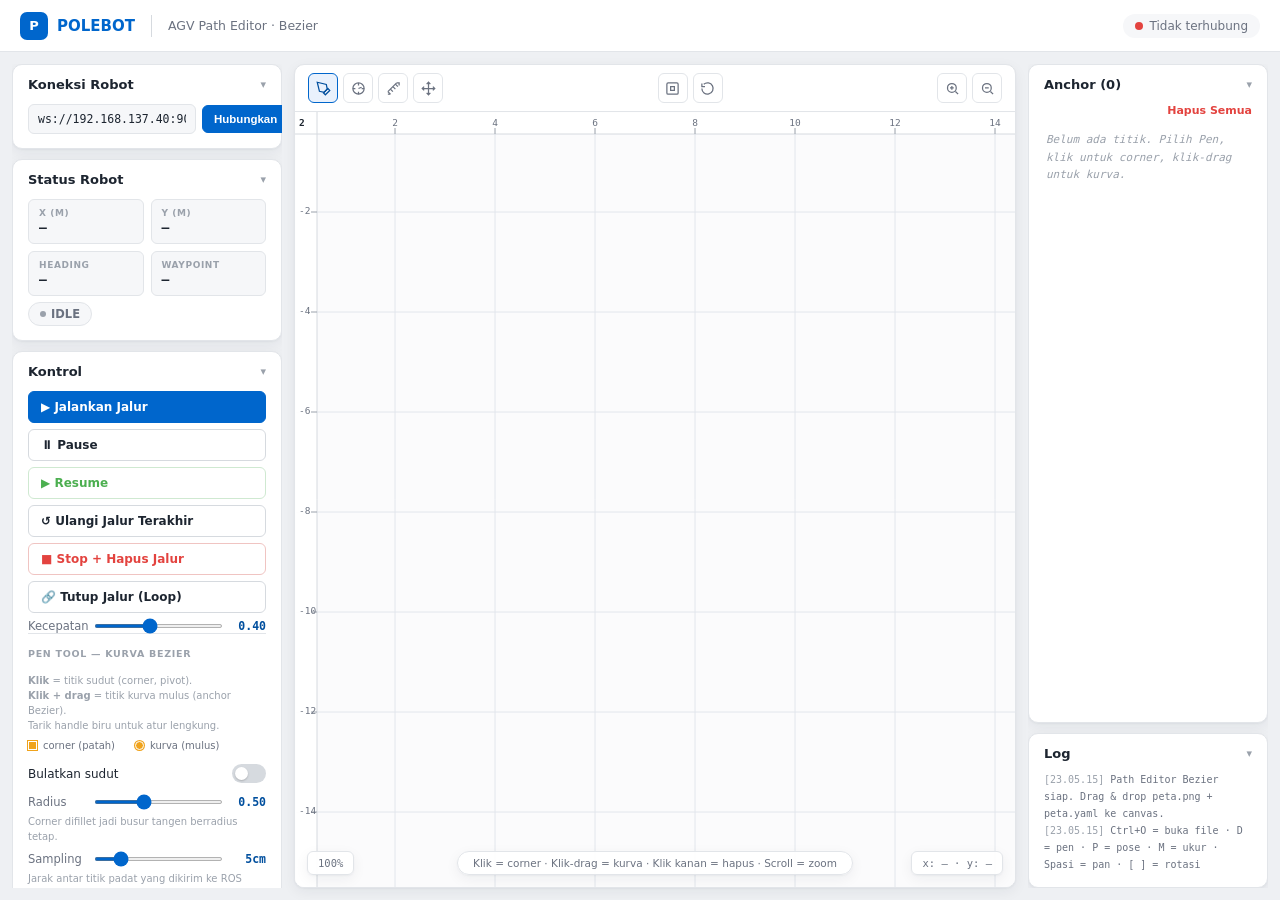
==== commit 57e97135: "feat: tambahkan fitur continuous loop di versi standalone web_gui.html" ====
--- a/web_gui.html
+++ b/web_gui.html
@@ -1209,8 +1209,21 @@
       buildDense();
       draw();
       updAnchorList();
-      console.log("Jalur berhasil ditutup (Loop)");
-      log("Jalur berhasil ditutup (Loop)", "ok");
+      
+      // ─── FITUR POPUP CONTINUOUS LOOP ───
+      const isContinuous = confirm("Jalur telah terhubung!\n\nApakah Anda ingin mengatur rute ini menjadi CONTINUOUS (Robot akan terus berputar tanpa henti)?");
+      
+      if (isContinuous) {
+          // Kirim perintah aktifkan loop ke ROS
+          sw({ cmd: 'enable_loop' });
+          console.log("Continuous Loop Aktif");
+          log("Jalur Loop + Patroli Continuous AKTIF", "ok");
+      } else {
+          // Kirim perintah nonaktifkan loop ke ROS (hanya 1 putaran)
+          sw({ cmd: 'disable_loop' });
+          console.log("Single Loop Aktif");
+          log("Jalur Loop (Hanya 1 Putaran)", "in");
+      }
     }
 
     function sendPath() {
